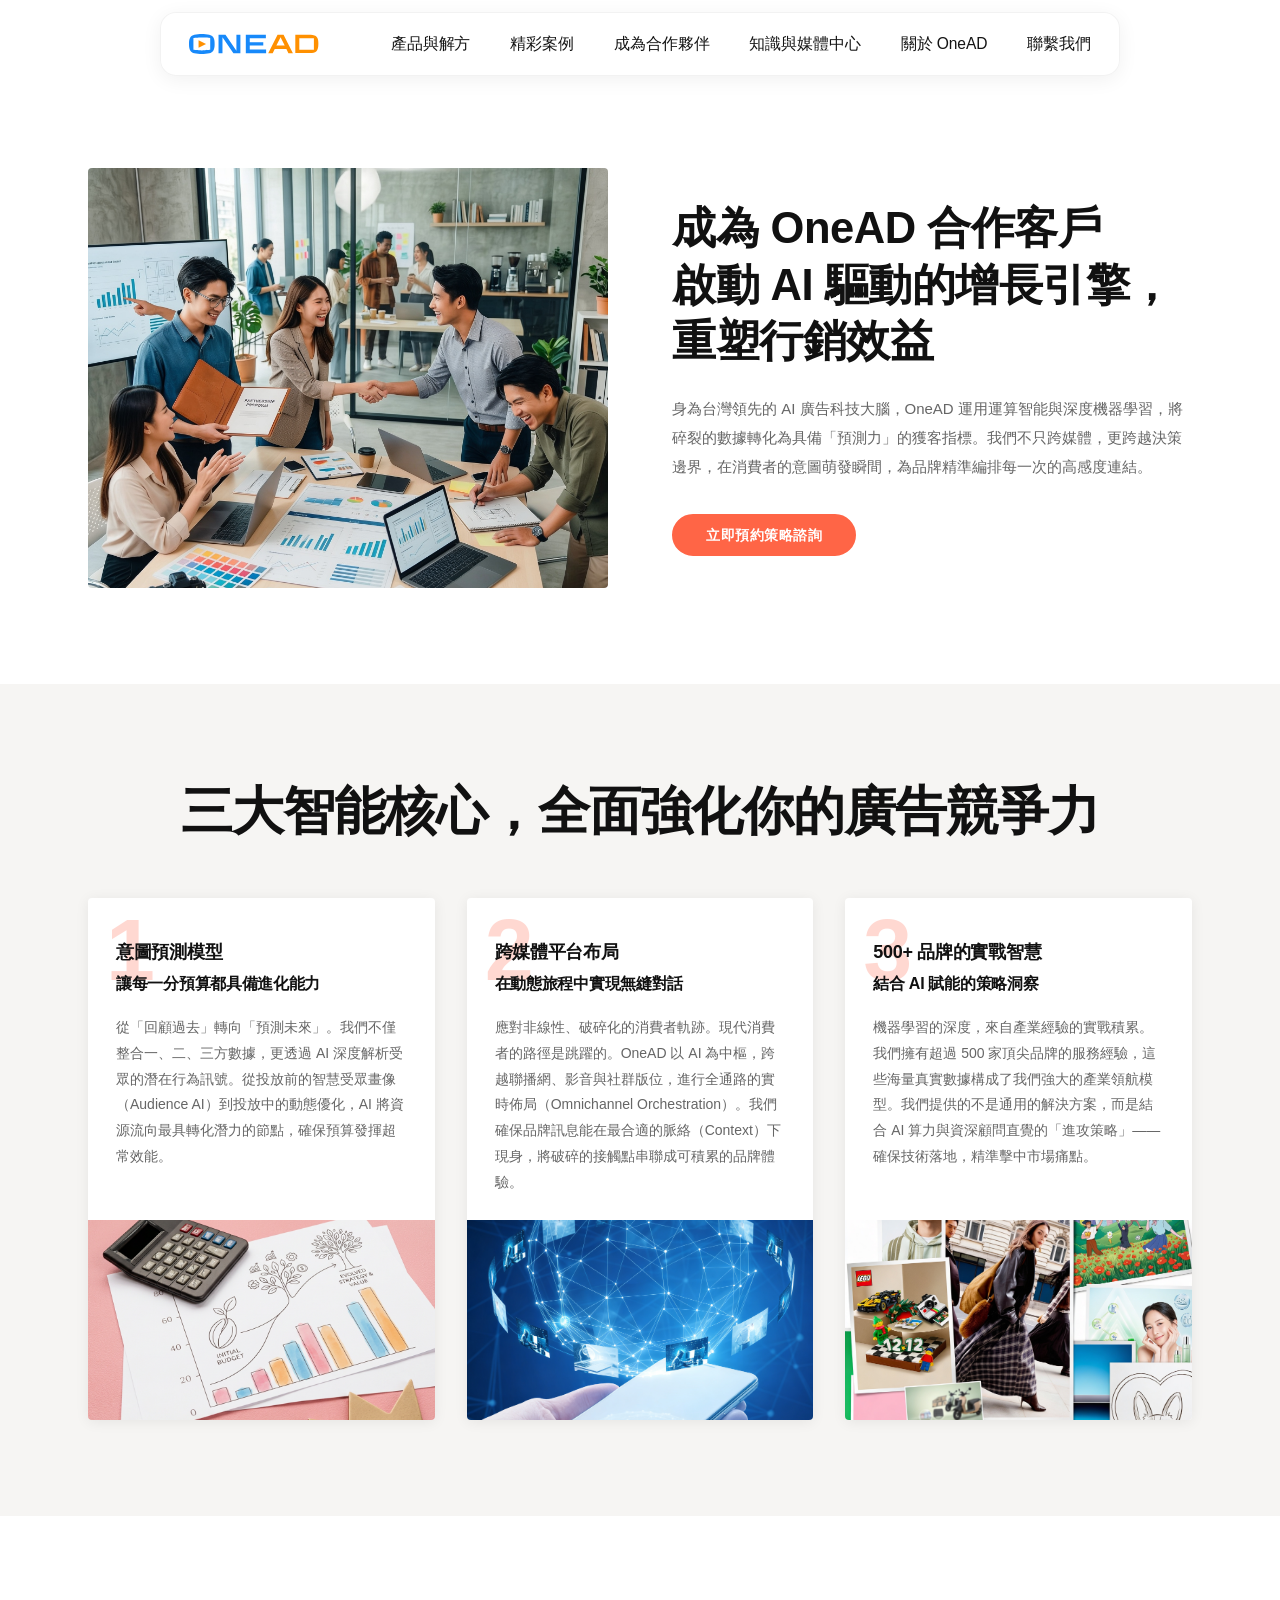
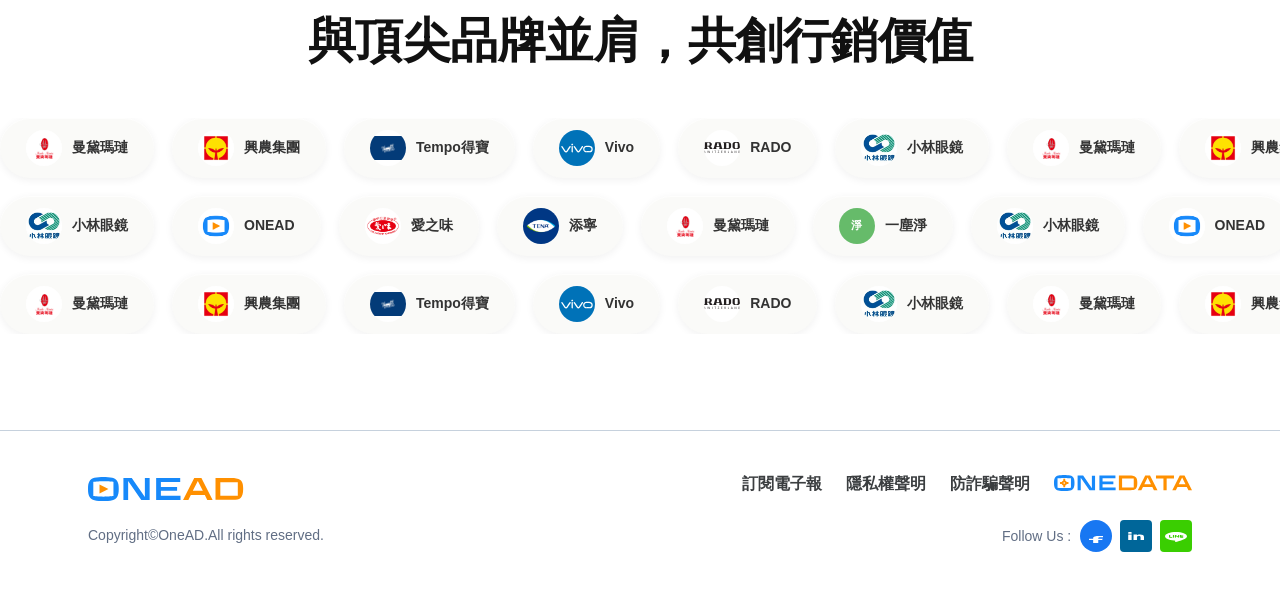
==== advertiser.html @ ca0acf51 "Add files via upload" ====
<!DOCTYPE html>
<html lang="zh-TW">

<head>
  <meta charset="UTF-8">
  <meta name="viewport" content="width=device-width, initial-scale=1.0">
  <title>廣告主 | OneAD</title>
  <style>
    :root {
      --orange: #FF6546;
      --dark: #111111;
      --gray: #666666;
      --light: #999999;
      --bg-light: #f6f5f3;
      --white: #ffffff;
      --max-w: 1200px;

      /* Design System Tokens (對齊 design-system.html) */
      --color-brand: #1789FA;
      --color-brand-hover: #0061CC;
      --color-brand-active: #00428F;
      --color-accent: var(--orange);
      --color-accent-hover: #E5512F;
      --color-accent-active: #B33B1F;
      --color-accent-subtle: #FFF0EC;
      --color-surface: var(--white);
      --color-background-subtle: #F6F5F3;
      --color-border: #D9D8D5;
      --color-text-primary: var(--dark);
      --color-text-inverse: var(--white);
      --color-text-disabled: #B8B6B2;
      --color-focus-brand: rgba(23, 137, 250, 0.35);
      --color-focus-accent: rgba(255, 101, 70, 0.35);
      --radius-pill: 100px;
      --font-family-heading: 'Nunito Sans', 'Noto Sans TC', 'Microsoft JhengHei', '微軟正黑體', sans-serif;
      --duration-fast: 150ms;
      --easing-standard: cubic-bezier(0.2, 0, 0, 1);
    }

    *,
    *::before,
    *::after {
      box-sizing: border-box;
      margin: 0;
      padding: 0;
    }

    html {
      scroll-behavior: smooth;
    }

    body {
      font-family: -apple-system, BlinkMacSystemFont, 'Segoe UI', '微軟正黑體', 'Microsoft JhengHei', sans-serif;
      color: var(--dark);
      background: var(--white);
      line-height: 1.6;
    }

    img {
      display: block;
      max-width: 100%;
    }

    a {
      text-decoration: none;
      color: inherit;
    }

    .container {
      max-width: var(--max-w);
      margin: 0 auto;
      padding: 0 48px;
    }

    /* ── BUTTON (對齊 design-system.html) ── */
    .btn {
      display: inline-flex;
      align-items: center;
      justify-content: center;
      gap: 8px;
      padding: 12px 32px;
      border-radius: var(--radius-pill);
      font-family: var(--font-family-heading);
      font-size: 14px;
      font-weight: 600;
      letter-spacing: 0.5px;
      line-height: 1;
      white-space: nowrap;
      cursor: pointer;
      border: 2px solid transparent;
      transition: all var(--duration-fast) var(--easing-standard);
    }

    .btn--primary {
      background: var(--color-brand);
      color: var(--color-text-inverse);
      border-color: var(--color-brand);
    }
    .btn--primary:hover { background: var(--color-brand-hover); border-color: var(--color-brand-hover); }
    .btn--primary.is-active { background: var(--color-brand-active); border-color: var(--color-brand-active); }
    .btn--primary.is-focus { box-shadow: 0 0 0 3px var(--color-focus-brand); }

    .btn--accent {
      background: var(--color-accent);
      color: var(--color-text-inverse);
      border-color: var(--color-accent);
    }
    .btn--accent:hover { background: var(--color-accent-hover); border-color: var(--color-accent-hover); }
    .btn--accent.is-active { background: var(--color-accent-active); border-color: var(--color-accent-active); }
    .btn--accent.is-focus { box-shadow: 0 0 0 3px var(--color-focus-accent); }

    .btn--secondary {
      background: var(--color-surface);
      color: var(--color-text-primary);
      border-color: var(--color-border);
    }
    .btn--secondary:hover { background: var(--color-background-subtle); }
    .btn--secondary.is-focus { box-shadow: 0 0 0 3px var(--color-focus-brand); }

    .btn--ghost {
      background: transparent;
      color: var(--color-accent);
      border-color: transparent;
    }
    .btn--ghost:hover { background: var(--color-accent-subtle); }
    .btn--ghost.is-focus { box-shadow: 0 0 0 3px var(--color-focus-accent); }

    .btn--disabled {
      background: var(--color-background-subtle);
      color: var(--color-text-disabled);
      border-color: transparent;
      cursor: not-allowed;
    }

    /* ── NAVBAR ── */
    .navbar-outer {
      position: sticky;
      top: 0;
      z-index: 1000;
      display: flex;
      justify-content: center;
      padding: 12px 24px;
      pointer-events: none;
    }

    .navbar {
      pointer-events: auto;
      width: 100%;
      max-width: 960px;
      height: 64px;
      display: flex;
      align-items: center;
      justify-content: space-between;
      padding: 0 28px;
      background: rgba(255, 255, 255, 0.8);
      -webkit-backdrop-filter: blur(15px);
      backdrop-filter: blur(15px);
      border: 1px solid rgba(0, 0, 0, 0.05);
      border-radius: 16px;
      box-shadow: 0 4px 20px rgba(0, 0, 0, 0.06);
      font-family: Arial, sans-serif;
    }

    .navbar__logo img {
      display: block;
      width: 130px;
      height: 20px;
    }

    .navbar__links {
      display: flex;
      list-style: none;
      gap: 40px;
    }

    .navbar__links a {
      display: block;
      font-size: 15.6px;
      color: #141414;
      letter-spacing: -0.1px;
      line-height: 1;
      transition: color .2s;
      white-space: nowrap;
    }

    .navbar__links a:hover {
      color: var(--orange);
    }

    .navbar__hamburger {
      display: none;
      flex-direction: column;
      gap: 5px;
      background: none;
      border: none;
      cursor: pointer;
      padding: 4px;
    }

    .navbar__hamburger span {
      display: block;
      width: 22px;
      height: 2px;
      background: #141414;
      border-radius: 2px;
      transition: all .3s;
    }

    .navbar__hamburger.active span:nth-child(1) {
      transform: translateY(7px) rotate(45deg);
    }

    .navbar__hamburger.active span:nth-child(2) {
      opacity: 0;
    }

    .navbar__hamburger.active span:nth-child(3) {
      transform: translateY(-7px) rotate(-45deg);
    }

    /* ── HERO ── */
    .ad-hero {
      padding: 80px 0 96px;
    }

    .ad-hero__grid {
      display: grid;
      grid-template-columns: 1fr 1fr;
      gap: 64px;
      align-items: center;
    }

    .ad-hero__photo {
      width: 100%;
      height: 420px;
      overflow: hidden;
      border-radius: 4px;
    }

    .ad-hero__photo img {
      width: 100%;
      height: 100%;
      object-fit: cover;
    }

    .ad-hero__title {
      font-size: clamp(32px, 3.4vw, 44px);
      font-weight: 900;
      color: var(--dark);
      line-height: 1.3;
      letter-spacing: -0.5px;
      margin-bottom: 24px;
    }

    .ad-hero__body {
      font-size: 15px;
      color: var(--gray);
      line-height: 1.95;
      margin-bottom: 32px;
    }

    /* ── THREE CORES ── */
    .cores {
      padding: 96px 0;
      background: var(--bg-light);
    }

    .cores__heading {
      font-size: clamp(34px, 4.2vw, 52px);
      font-weight: 900;
      color: var(--dark);
      letter-spacing: -1px;
      line-height: 1.2;
      margin-bottom: 56px;
      text-align: center;
    }

    .cores__grid {
      display: grid;
      grid-template-columns: repeat(3, 1fr);
      gap: 32px;
    }

    .core {
      background: var(--white);
      border-radius: 4px;
      overflow: hidden;
      box-shadow: 0 2px 14px rgba(0, 0, 0, .07);
      display: flex;
      flex-direction: column;
      transition: transform .25s, box-shadow .25s;
      position: relative;
    }

    .core:hover {
      transform: translateY(-6px);
      box-shadow: 0 14px 36px rgba(0, 0, 0, .12);
    }

    .core__body {
      padding: 40px 28px 24px;
      position: relative;
    }

    .core__num {
      position: absolute;
      top: 8px;
      left: 18px;
      font-size: 88px;
      font-weight: 900;
      color: rgba(255, 101, 70, .25);
      line-height: 1;
      font-family: 'Arial Black', Arial, sans-serif;
      pointer-events: none;
      user-select: none;
    }

    .core__title {
      position: relative;
      font-size: 18px;
      font-weight: 700;
      color: var(--dark);
      margin-bottom: 4px;
      letter-spacing: -0.3px;
    }

    .core__subtitle {
      position: relative;
      font-size: 16px;
      font-weight: 700;
      color: var(--dark);
      margin-bottom: 18px;
      letter-spacing: -0.3px;
    }

    .core__desc {
      position: relative;
      font-size: 14px;
      color: var(--gray);
      line-height: 1.85;
    }

    .core__desc strong {
      color: var(--dark);
      font-weight: 700;
    }

    .core__img {
      width: 100%;
      height: 200px;
      overflow: hidden;
      margin-top: auto;
    }

    .core__img img {
      width: 100%;
      height: 100%;
      object-fit: cover;
    }

    /* ── BRAND WALL ── */
    .brands {
      padding: 96px 0;
      overflow: hidden;
    }

    .brands__heading {
      font-size: clamp(32px, 4vw, 48px);
      font-weight: 900;
      color: var(--dark);
      letter-spacing: -0.5px;
      line-height: 1.2;
      margin-bottom: 48px;
      text-align: center;
    }

    .brand-rows {
      display: flex;
      flex-direction: column;
      gap: 18px;
      overflow: hidden;
    }

    .brand-row {
      display: flex;
      width: max-content;
      gap: 18px;
      animation: scrollLeft 38s linear infinite;
      animation-play-state: paused;
    }

    .brand-row--reverse {
      animation: scrollRight 38s linear infinite;
      animation-play-state: paused;
    }

    .brand-row--slow {
      animation-duration: 50s;
    }

    /* 暫停在不同位置,做出錯落滿版效果 */
    .brand-rows .brand-row:nth-child(1) { animation-delay: -6s; }
    .brand-rows .brand-row:nth-child(2) { animation-delay: -22s; }
    .brand-rows .brand-row:nth-child(3) { animation-delay: -14s; }

    @keyframes scrollLeft {
      0%   { transform: translateX(0); }
      100% { transform: translateX(-50%); }
    }

    @keyframes scrollRight {
      0%   { transform: translateX(-50%); }
      100% { transform: translateX(0); }
    }

    .pill {
      flex-shrink: 0;
      display: inline-flex;
      align-items: center;
      gap: 10px;
      padding: 12px 26px;
      background: #fafaf8;
      border-radius: 100px;
      font-size: 14px;
      font-weight: 600;
      color: #333;
      box-shadow: 0 2px 8px rgba(0, 0, 0, .06), inset 0 1px 0 rgba(255, 255, 255, .8);
      white-space: nowrap;
    }

    .pill__icon {
      width: 36px;
      height: 36px;
      border-radius: 50%;
      display: inline-flex;
      align-items: center;
      justify-content: center;
      background: #fff;
      overflow: hidden;
      flex-shrink: 0;
    }

    .pill__icon img {
      width: 100%;
      height: 100%;
      object-fit: contain;
    }

    /* 文字 fallback(沒有 logo 檔的品牌) */
    .pill__icon--yichenjing {
      background: #66bb6a;
      color: #fff;
      font-size: 11px;
      font-weight: 900;
    }

    /* ── FOOTER ── */
    .site-footer {
      background: #fff;
      border-top: 1px solid #c6d1dd;
    }

    .footer__inner {
      display: flex;
      align-items: center;
      justify-content: space-between;
      padding: 40px 0;
      gap: 24px;
    }

    .footer__left {
      display: flex;
      flex-direction: column;
      gap: 24px;
    }

    .footer__logo-onead img {
      display: block;
      width: 156px;
      height: 24px;
    }

    .footer__copyright {
      font-family: 'Nunito Sans', sans-serif;
      font-size: 14px;
      font-weight: 400;
      color: #616e84;
      line-height: 1.5;
      white-space: nowrap;
    }

    .footer__right {
      display: flex;
      flex-direction: column;
      gap: 24px;
      align-items: flex-end;
    }

    .footer__links-row {
      display: flex;
      align-items: center;
      gap: 24px;
    }

    .footer__links-row a {
      font-family: 'Nunito Sans', 'Noto Sans JP', sans-serif;
      font-size: 16px;
      font-weight: 600;
      color: #3b3e40;
      text-decoration: none;
      white-space: nowrap;
    }

    .footer__links-row a:hover {
      text-decoration: underline;
    }

    .footer__logo-onedata img {
      display: block;
      width: 138px;
      height: 16px;
    }

    .footer__social-row {
      display: flex;
      align-items: center;
      gap: 8px;
    }

    .footer__follow-label {
      font-family: 'Nunito Sans', sans-serif;
      font-size: 14px;
      color: #616e84;
      line-height: 1.5;
      white-space: nowrap;
      width: 70px;
    }

    .social-icon {
      display: flex;
      align-items: center;
      justify-content: center;
      width: 32px;
      height: 32px;
      overflow: hidden;
      text-decoration: none;
      flex-shrink: 0;
      position: relative;
    }

    .social-icon--fb {
      background: #1877f2;
      border-radius: 64px;
    }

    .social-icon--linkedin {
      background: #006699;
      border-radius: 4px;
    }

    .social-icon--line {
      background: #3ace01;
      border-radius: 4px;
    }

    .social-icon img {
      display: block;
      position: absolute;
      object-fit: contain;
    }

    .social-icon--fb img {
      top: 19.53%;
      left: 29.49%;
      width: 43%;
      height: 80.47%;
    }

    .social-icon--linkedin img {
      top: 25%;
      left: 25%;
      width: 50%;
      height: 48.84%;
    }

    .social-icon--line img {
      top: 20.83%;
      left: 16.67%;
      width: 66.66%;
      height: 62.45%;
    }

    /* ── RWD ── */
    @media (max-width: 1024px) {
      .container {
        padding: 0 32px;
      }

      .navbar-outer {
        padding: 12px 16px;
      }

      .ad-hero__grid {
        grid-template-columns: 1fr;
        gap: 32px;
      }

      .ad-hero__photo {
        height: 340px;
      }

      .cores__grid {
        grid-template-columns: 1fr;
        gap: 24px;
      }
    }

    @media (max-width: 768px) {
      .container {
        padding: 0 20px;
      }

      .navbar-outer {
        padding: 10px 12px;
      }

      .navbar {
        padding: 0 18px;
        position: relative;
        border-radius: 12px;
      }

      .navbar__hamburger {
        display: flex;
      }

      .navbar__links {
        display: none;
        position: absolute;
        top: calc(100% + 8px);
        left: 0;
        right: 0;
        background: rgba(255, 255, 255, 0.95);
        -webkit-backdrop-filter: blur(15px);
        backdrop-filter: blur(15px);
        border: 1px solid rgba(0, 0, 0, 0.07);
        border-radius: 12px;
        flex-direction: column;
        gap: 0;
        padding: 8px 0 12px;
        box-shadow: 0 8px 24px rgba(0, 0, 0, .1);
      }

      .navbar__links.open {
        display: flex;
      }

      .navbar__links a {
        padding: 12px 20px;
        font-size: 15px;
      }

      .ad-hero {
        padding: 48px 0 56px;
      }

      .ad-hero__photo {
        height: 240px;
      }

      .cores {
        padding: 56px 0;
      }

      .brands {
        padding: 56px 0;
      }

      .footer__inner {
        flex-direction: column;
        align-items: flex-start;
        padding: 32px 0;
      }

      .footer__right {
        align-items: flex-start;
        width: 100%;
      }

      .footer__links-row {
        flex-wrap: wrap;
        gap: 16px;
      }
    }
  </style>
</head>

<body>

  <!-- ══ NAVBAR ══ -->
  <header class="navbar-outer">
    <nav class="navbar" id="navbar">
      <a href="#" class="navbar__logo">
        <img src="images/logo.svg" alt="ONEAD" height="20">
      </a>
      <button class="navbar__hamburger" id="hamburger" aria-label="選單">
        <span></span><span></span><span></span>
      </button>
      <ul class="navbar__links" id="navLinks">
        <li><a href="#">產品與解方</a></li>
        <li><a href="#">精彩案例</a></li>
        <li><a href="#">成為合作夥伴</a></li>
        <li><a href="#">知識與媒體中心</a></li>
        <li><a href="#">關於 OneAD</a></li>
        <li><a href="#">聯繫我們</a></li>
      </ul>
    </nav>
  </header>

  <!-- ══ HERO ══ -->
  <section class="ad-hero">
    <div class="container">
      <div class="ad-hero__grid">
        <div class="ad-hero__photo">
          <img src="images/Advertisers-hero.png" alt="OneAD 合作客戶">
        </div>
        <div class="ad-hero__content">
          <h1 class="ad-hero__title">
            成為 OneAD 合作客戶<br>
            啟動 AI 驅動的增長引擎，重塑行銷效益
          </h1>
          <p class="ad-hero__body">
            身為台灣領先的 AI 廣告科技大腦，OneAD 運用運算智能與深度機器學習，將碎裂的數據轉化為具備「預測力」的獲客指標。我們不只跨媒體，更跨越決策邊界，在消費者的意圖萌發瞬間，為品牌精準編排每一次的高感度連結。
          </p>
          <a href="#" class="btn btn--accent">立即預約策略諮詢</a>
        </div>
      </div>
    </div>
  </section>

  <!-- ══ THREE CORES ══ -->
  <section class="cores">
    <div class="container">
      <h2 class="cores__heading">三大智能核心，全面強化你的廣告競爭力</h2>

      <div class="cores__grid">

        <!-- Core 1 -->
        <article class="core">
          <div class="core__body">
            <span class="core__num">1</span>
            <h3 class="core__title">意圖預測模型</h3>
            <p class="core__subtitle">讓每一分預算都具備進化能力</p>
            <p class="core__desc">
              從「回顧過去」轉向「預測未來」。我們不僅整合一、二、三方數據，更透過 AI 深度解析受眾的潛在行為訊號。從投放前的智慧受眾畫像（Audience AI）到投放中的動態優化，AI 將資源流向最具轉化潛力的節點，確保預算發揮超常效能。
            </p>
          </div>
          <div class="core__img">
            <img src="images/Advertisers-1.png" alt="意圖預測模型">
          </div>
        </article>

        <!-- Core 2 -->
        <article class="core">
          <div class="core__body">
            <span class="core__num">2</span>
            <h3 class="core__title">跨媒體平台布局</h3>
            <p class="core__subtitle">在動態旅程中實現無縫對話</p>
            <p class="core__desc">
              應對非線性、破碎化的消費者軌跡。現代消費者的路徑是跳躍的。OneAD 以 AI 為中樞，跨越聯播網、影音與社群版位，進行全通路的實時佈局（Omnichannel Orchestration）。我們確保品牌訊息能在最合適的脈絡（Context）下現身，將破碎的接觸點串聯成可積累的品牌體驗。
            </p>
          </div>
          <div class="core__img">
            <img src="images/Advertisers-2.png" alt="跨媒體平台布局">
          </div>
        </article>

        <!-- Core 3 -->
        <article class="core">
          <div class="core__body">
            <span class="core__num">3</span>
            <h3 class="core__title">500+ 品牌的實戰智慧</h3>
            <p class="core__subtitle">結合 AI 賦能的策略洞察</p>
            <p class="core__desc">
              機器學習的深度，來自產業經驗的實戰積累。我們擁有超過 500 家頂尖品牌的服務經驗，這些海量真實數據構成了我們強大的產業領航模型。我們提供的不是通用的解決方案，而是結合 AI 算力與資深顧問直覺的「進攻策略」——確保技術落地，精準擊中市場痛點。
            </p>
          </div>
          <div class="core__img">
            <img src="images/Advertisers-3.png" alt="500+ 品牌實戰智慧">
          </div>
        </article>

      </div>
    </div>
  </section>

  <!-- ══ BRAND WALL ══ -->
  <section class="brands">
    <div class="container">
      <h2 class="brands__heading">與頂尖品牌並肩，共創行銷價值</h2>
    </div>

    <div class="brand-rows">
      <!-- Row 1 -->
      <div class="brand-row">
        <span class="pill"><span class="pill__icon"><img src="images/logo/曼黛瑪璉.jpg" alt="曼黛瑪璉"></span>曼黛瑪璉</span>
        <span class="pill"><span class="pill__icon"><img src="images/logo/興農集團.png" alt="興農集團"></span>興農集團</span>
        <span class="pill"><span class="pill__icon"><img src="images/logo/Tempo得寶.webp" alt="Tempo得寶"></span>Tempo得寶</span>
        <span class="pill"><span class="pill__icon"><img src="images/logo/vivo-1.svg" alt="Vivo"></span>Vivo</span>
        <span class="pill"><span class="pill__icon"><img src="images/logo/Rado_logo.svg" alt="RADO"></span>RADO</span>
        <span class="pill"><span class="pill__icon"><img src="images/logo/小林眼鏡.jpg" alt="小林眼鏡"></span>小林眼鏡</span>
        <!-- duplicate -->
        <span class="pill"><span class="pill__icon"><img src="images/logo/曼黛瑪璉.jpg" alt="曼黛瑪璉"></span>曼黛瑪璉</span>
        <span class="pill"><span class="pill__icon"><img src="images/logo/興農集團.png" alt="興農集團"></span>興農集團</span>
        <span class="pill"><span class="pill__icon"><img src="images/logo/Tempo得寶.webp" alt="Tempo得寶"></span>Tempo得寶</span>
        <span class="pill"><span class="pill__icon"><img src="images/logo/vivo-1.svg" alt="Vivo"></span>Vivo</span>
        <span class="pill"><span class="pill__icon"><img src="images/logo/Rado_logo.svg" alt="RADO"></span>RADO</span>
        <span class="pill"><span class="pill__icon"><img src="images/logo/小林眼鏡.jpg" alt="小林眼鏡"></span>小林眼鏡</span>
      </div>

      <!-- Row 2 (reverse) -->
      <div class="brand-row brand-row--reverse brand-row--slow">
        <span class="pill"><span class="pill__icon"><img src="images/logo/小林眼鏡.jpg" alt="小林眼鏡"></span>小林眼鏡</span>
        <span class="pill"><span class="pill__icon"><img src="images/logo/ONEAD.png" alt="ONEAD"></span>ONEAD</span>
        <span class="pill"><span class="pill__icon"><img src="images/logo/愛之味.png" alt="愛之味"></span>愛之味</span>
        <span class="pill"><span class="pill__icon"><img src="images/logo/添寧.png" alt="添寧"></span>添寧</span>
        <span class="pill"><span class="pill__icon"><img src="images/logo/曼黛瑪璉.jpg" alt="曼黛瑪璉"></span>曼黛瑪璉</span>
        <span class="pill"><span class="pill__icon pill__icon--yichenjing">淨</span>一塵淨</span>
        <!-- duplicate -->
        <span class="pill"><span class="pill__icon"><img src="images/logo/小林眼鏡.jpg" alt="小林眼鏡"></span>小林眼鏡</span>
        <span class="pill"><span class="pill__icon"><img src="images/logo/ONEAD.png" alt="ONEAD"></span>ONEAD</span>
        <span class="pill"><span class="pill__icon"><img src="images/logo/愛之味.png" alt="愛之味"></span>愛之味</span>
        <span class="pill"><span class="pill__icon"><img src="images/logo/添寧.png" alt="添寧"></span>添寧</span>
        <span class="pill"><span class="pill__icon"><img src="images/logo/曼黛瑪璉.jpg" alt="曼黛瑪璉"></span>曼黛瑪璉</span>
        <span class="pill"><span class="pill__icon pill__icon--yichenjing">淨</span>一塵淨</span>
      </div>

      <!-- Row 3 -->
      <div class="brand-row">
        <span class="pill"><span class="pill__icon"><img src="images/logo/曼黛瑪璉.jpg" alt="曼黛瑪璉"></span>曼黛瑪璉</span>
        <span class="pill"><span class="pill__icon"><img src="images/logo/興農集團.png" alt="興農集團"></span>興農集團</span>
        <span class="pill"><span class="pill__icon"><img src="images/logo/Tempo得寶.webp" alt="Tempo得寶"></span>Tempo得寶</span>
        <span class="pill"><span class="pill__icon"><img src="images/logo/vivo-1.svg" alt="Vivo"></span>Vivo</span>
        <span class="pill"><span class="pill__icon"><img src="images/logo/Rado_logo.svg" alt="RADO"></span>RADO</span>
        <span class="pill"><span class="pill__icon"><img src="images/logo/小林眼鏡.jpg" alt="小林眼鏡"></span>小林眼鏡</span>
        <!-- duplicate -->
        <span class="pill"><span class="pill__icon"><img src="images/logo/曼黛瑪璉.jpg" alt="曼黛瑪璉"></span>曼黛瑪璉</span>
        <span class="pill"><span class="pill__icon"><img src="images/logo/興農集團.png" alt="興農集團"></span>興農集團</span>
        <span class="pill"><span class="pill__icon"><img src="images/logo/Tempo得寶.webp" alt="Tempo得寶"></span>Tempo得寶</span>
        <span class="pill"><span class="pill__icon"><img src="images/logo/vivo-1.svg" alt="Vivo"></span>Vivo</span>
        <span class="pill"><span class="pill__icon"><img src="images/logo/Rado_logo.svg" alt="RADO"></span>RADO</span>
        <span class="pill"><span class="pill__icon"><img src="images/logo/小林眼鏡.jpg" alt="小林眼鏡"></span>小林眼鏡</span>
      </div>
    </div>
  </section>

  <!-- ══ FOOTER ══ -->
  <footer class="site-footer">
    <div class="container">
      <div class="footer__inner">
        <div class="footer__left">
          <div class="footer__logo-onead">
            <img src="images/footer-logo.svg" alt="ONEAD">
          </div>
          <p class="footer__copyright">Copyright©OneAD.All rights reserved.</p>
        </div>
        <div class="footer__right">
          <div class="footer__links-row">
            <a href="#">訂閱電子報</a>
            <a href="#">隱私權聲明</a>
            <a href="#">防詐騙聲明</a>
            <div class="footer__logo-onedata">
              <img src="images/onedata.svg" alt="ONEDATA">
            </div>
          </div>
          <div class="footer__social-row">
            <span class="footer__follow-label">Follow Us :</span>
            <a href="#" class="social-icon social-icon--fb" aria-label="Facebook">
              <img src="images/fb.svg" alt="FB">
            </a>
            <a href="#" class="social-icon social-icon--linkedin" aria-label="LinkedIn">
              <img src="images/in.svg" alt="LinkedIn">
            </a>
            <a href="#" class="social-icon social-icon--line" aria-label="LINE">
              <img src="images/line.svg" alt="LINE">
            </a>
          </div>
        </div>
      </div>
    </div>
  </footer>

  <script>
    const hamburger = document.getElementById('hamburger');
    const navLinks = document.getElementById('navLinks');
    hamburger.addEventListener('click', () => {
      hamburger.classList.toggle('active');
      navLinks.classList.toggle('open');
    });
    document.querySelectorAll('.navbar__links a').forEach(link => {
      link.addEventListener('click', () => {
        hamburger.classList.remove('active');
        navLinks.classList.remove('open');
      });
    });
  </script>

</body>

</html>
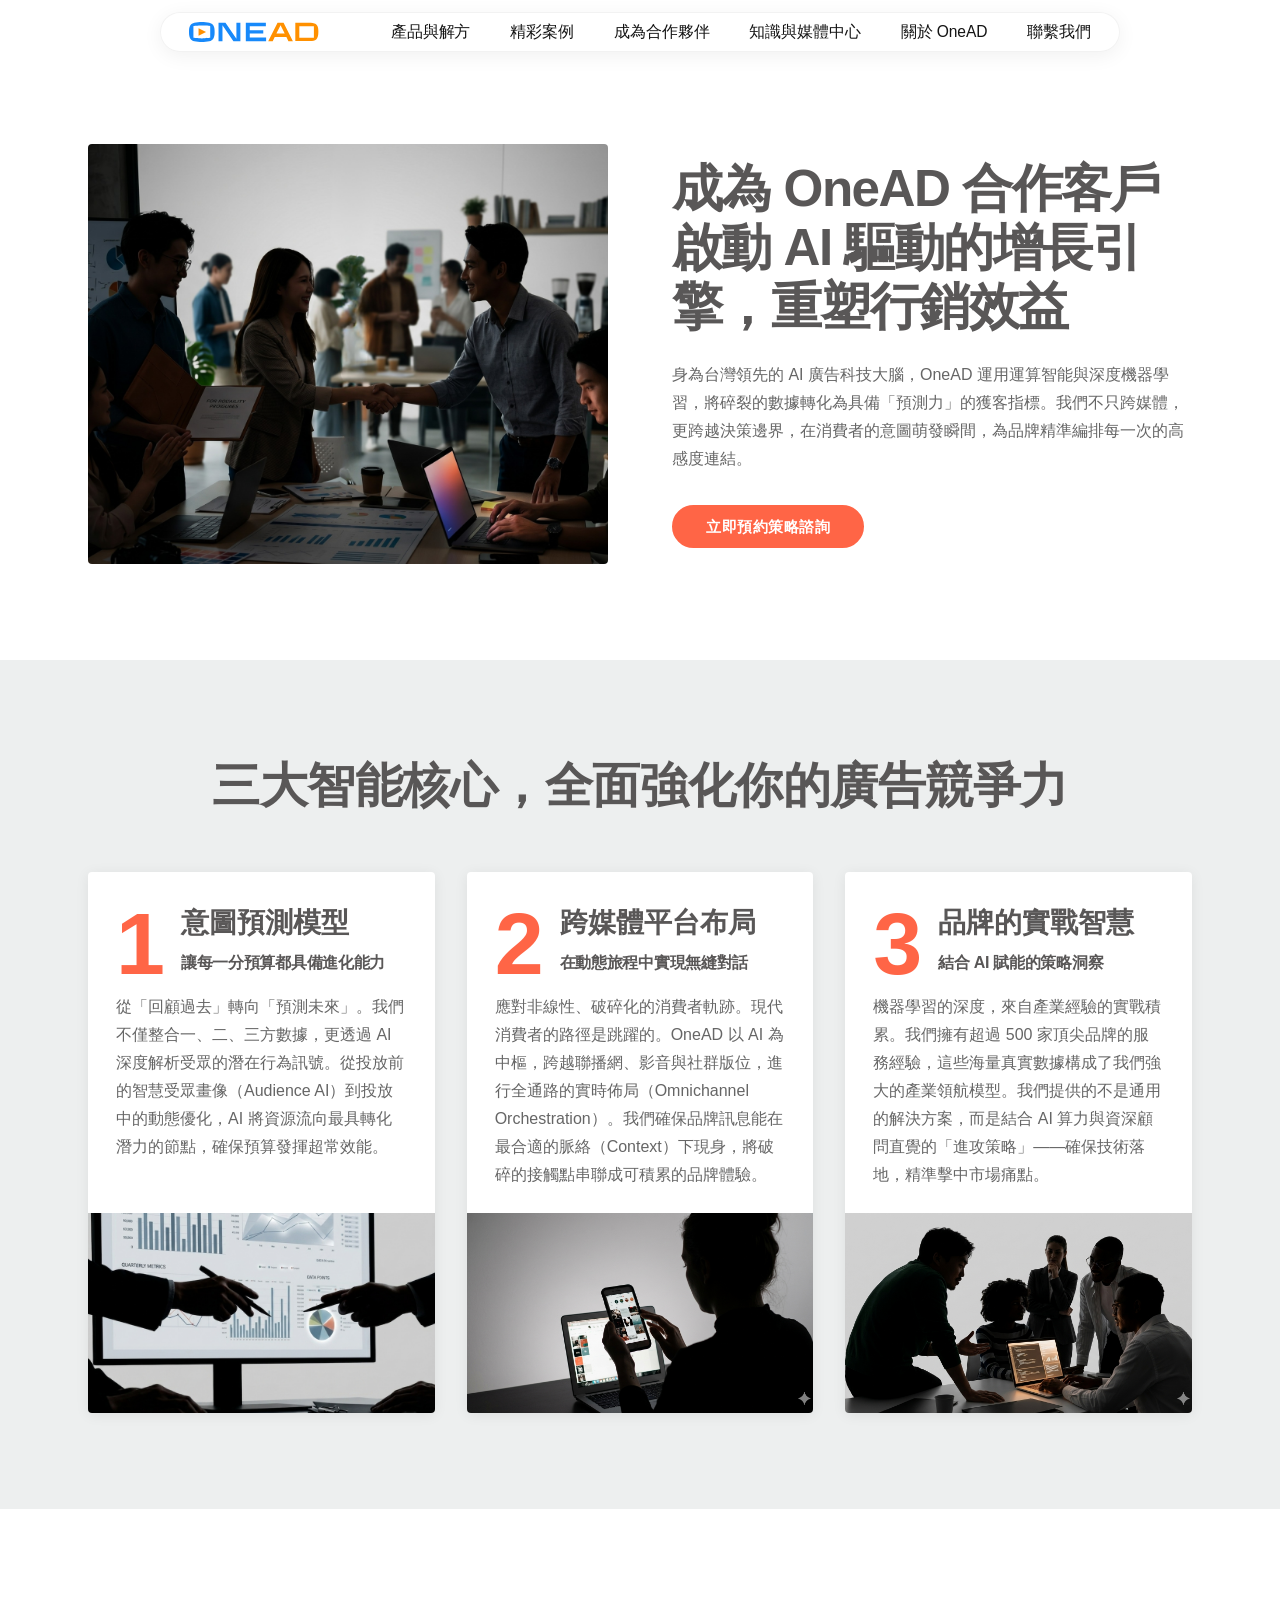
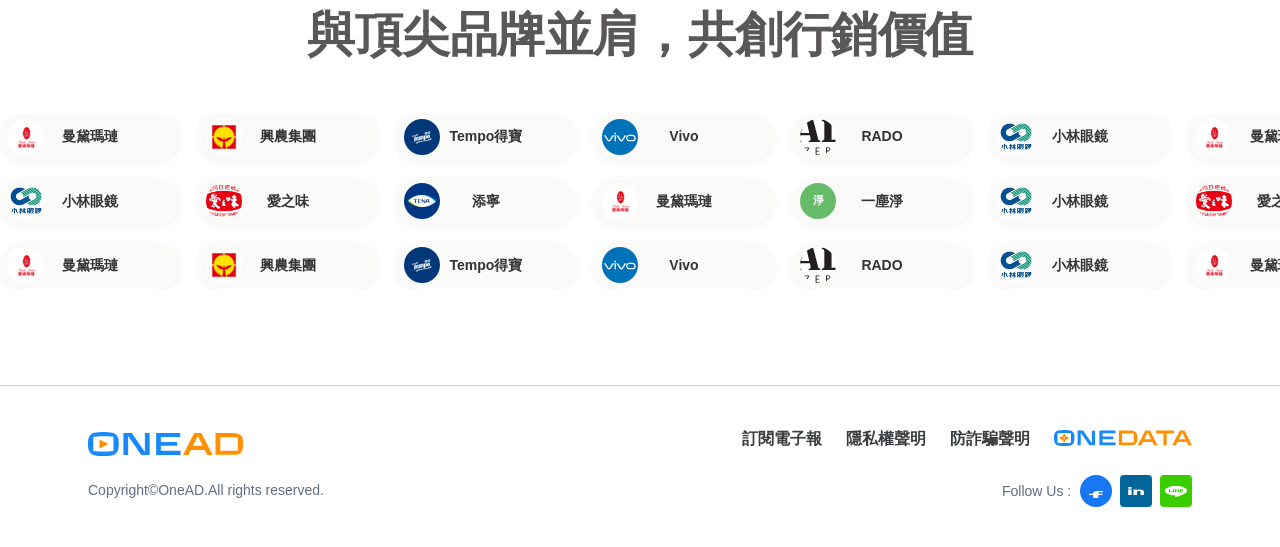
==== commit 5708cf7b: "Update advertiser / howwework / contact pages per marketing spec 0702 - advertiser.html: 導入 Typograp" ====
--- a/advertiser.html
+++ b/advertiser.html
@@ -11,7 +11,8 @@
       --dark: #111111;
       --gray: #666666;
       --light: #999999;
-      --bg-light: #f6f5f3;
+      --bg-light: #edefef;         /* 灰色底 (羅小姐指定) */
+      --color-heading: #595757;    /* 標題色 (羅小姐指定) */
       --white: #ffffff;
       --max-w: 1200px;
 
@@ -35,6 +36,15 @@
       --font-family-heading: 'Nunito Sans', 'Noto Sans TC', 'Microsoft JhengHei', '微軟正黑體', sans-serif;
       --duration-fast: 150ms;
       --easing-standard: cubic-bezier(0.2, 0, 0, 1);
+
+      /* ── Typography Spec 0702 (行銷 羅小姐規範) ── */
+      /* H1 = 56px / 800 / 1.15 / -0.03em  (Mobile 32px) · Hero 主標 (每頁唯一) */
+      /* H2 = 48px / 700 / 1.25 / -0.01em  (Mobile 26px) · 區塊主標 */
+      /* H3 = 28px / 700 / 1.35 / 0        (Mobile 22px) · 子區塊標題 */
+      /* H4 = 20px / 600 / 1.4             (Mobile 18px) · 卡片標題 */
+      /* H5 = 16px / 600 / 1.5 / +0.01em   (Mobile 15px) · 小標題 */
+      /* P  = 16px / 400 / 1.75 */
+      /* Button = 15px / 600 */
     }
 
     *,
@@ -72,7 +82,7 @@
       padding: 0 48px;
     }
 
-    /* ── BUTTON (對齊 design-system.html) ── */
+    /* ── BUTTON (Typography Spec: 15px) ── */
     .btn {
       display: inline-flex;
       align-items: center;
@@ -81,7 +91,7 @@
       padding: 12px 32px;
       border-radius: var(--radius-pill);
       font-family: var(--font-family-heading);
-      font-size: 14px;
+      font-size: 15px;
       font-weight: 600;
       letter-spacing: 0.5px;
       line-height: 1;
@@ -147,7 +157,7 @@
       pointer-events: auto;
       width: 100%;
       max-width: 960px;
-      height: 64px;
+      height: 40px;
       display: flex;
       align-items: center;
       justify-content: space-between;
@@ -156,7 +166,7 @@
       -webkit-backdrop-filter: blur(15px);
       backdrop-filter: blur(15px);
       border: 1px solid rgba(0, 0, 0, 0.05);
-      border-radius: 16px;
+      border-radius: 40px;
       box-shadow: 0 4px 20px rgba(0, 0, 0, 0.06);
       font-family: Arial, sans-serif;
     }
@@ -243,19 +253,22 @@
       object-fit: cover;
     }
 
+    /* H1 · 56px / 800 / 1.15 / -0.03em (Mobile 32px) */
     .ad-hero__title {
-      font-size: clamp(32px, 3.4vw, 44px);
-      font-weight: 900;
-      color: var(--dark);
-      line-height: 1.3;
-      letter-spacing: -0.5px;
+      font-size: clamp(32px, 4vw, 56px);
+      font-weight: 800;
+      color: var(--color-heading);
+      line-height: 1.15;
+      letter-spacing: -0.03em;
       margin-bottom: 24px;
     }
 
+    /* P · 16px / 400 / 175% */
     .ad-hero__body {
-      font-size: 15px;
+      font-size: 16px;
+      font-weight: 400;
       color: var(--gray);
-      line-height: 1.95;
+      line-height: 1.75;
       margin-bottom: 32px;
     }
 
@@ -265,12 +278,13 @@
       background: var(--bg-light);
     }
 
+    /* H2 · 48px / 700 / 1.25 / -0.01em (Mobile 26px) */
     .cores__heading {
-      font-size: clamp(34px, 4.2vw, 52px);
-      font-weight: 900;
-      color: var(--dark);
-      letter-spacing: -1px;
-      line-height: 1.2;
+      font-size: clamp(26px, 4vw, 48px);
+      font-weight: 700;
+      color: var(--color-heading);
+      letter-spacing: -0.01em;
+      line-height: 1.25;
       margin-bottom: 56px;
       text-align: center;
     }
@@ -298,46 +312,52 @@
     }
 
     .core__body {
-      padding: 40px 28px 24px;
-      position: relative;
-    }
-
+      padding: 32px 28px 24px;
+    }
+
+    /* 卡片編號 · 88px 實色 #ff6546 (羅小姐指定)，浮動於左側讓 H3/P 環繞 */
     .core__num {
-      position: absolute;
-      top: 8px;
-      left: 18px;
+      float: left;
       font-size: 88px;
       font-weight: 900;
-      color: rgba(255, 101, 70, .25);
-      line-height: 1;
+      color: #ff6546;
+      line-height: 0.9;
       font-family: 'Arial Black', Arial, sans-serif;
-      pointer-events: none;
+      margin-right: 16px;
       user-select: none;
     }
 
+    /* H3 · 28px / 700 / 1.35 / 0 (Mobile 22px) */
     .core__title {
-      position: relative;
-      font-size: 18px;
+      font-size: clamp(22px, 2.2vw, 28px);
       font-weight: 700;
-      color: var(--dark);
-      margin-bottom: 4px;
-      letter-spacing: -0.3px;
+      color: var(--color-heading);
+      margin-bottom: 8px;
+      line-height: 1.35;
+      letter-spacing: 0;
     }
 
     .core__subtitle {
-      position: relative;
       font-size: 16px;
       font-weight: 700;
-      color: var(--dark);
+      color: var(--color-heading);
       margin-bottom: 18px;
       letter-spacing: -0.3px;
     }
 
+    /* P · 16px / 400 / 175% */
     .core__desc {
-      position: relative;
-      font-size: 14px;
+      font-size: 16px;
+      font-weight: 400;
       color: var(--gray);
-      line-height: 1.85;
+      line-height: 1.75;
+    }
+
+    /* 清除浮動 · 避免影響下方圖片區塊 */
+    .core__body::after {
+      content: '';
+      display: block;
+      clear: both;
     }
 
     .core__desc strong {
@@ -364,12 +384,13 @@
       overflow: hidden;
     }
 
+    /* H2 · 48px / 700 / 1.25 / -0.01em (Mobile 26px) */
     .brands__heading {
-      font-size: clamp(32px, 4vw, 48px);
-      font-weight: 900;
-      color: var(--dark);
-      letter-spacing: -0.5px;
-      line-height: 1.2;
+      font-size: clamp(26px, 4vw, 48px);
+      font-weight: 700;
+      color: var(--color-heading);
+      letter-spacing: -0.01em;
+      line-height: 1.25;
       margin-bottom: 48px;
       text-align: center;
     }
@@ -381,10 +402,14 @@
       overflow: hidden;
     }
 
+    /* UL · 品牌列表 */
     .brand-row {
       display: flex;
       width: max-content;
       gap: 18px;
+      list-style: none;
+      padding: 0;
+      margin: 0;
       animation: scrollLeft 38s linear infinite;
       animation-play-state: paused;
     }
@@ -413,12 +438,15 @@
       100% { transform: translateX(0); }
     }
 
+    /* LI · 品牌項目 (羅小姐指定 · 等寬、圓 icon 靠左、文字置中) */
     .pill {
       flex-shrink: 0;
-      display: inline-flex;
+      position: relative;
+      width: 180px;
+      display: flex;
       align-items: center;
-      gap: 10px;
-      padding: 12px 26px;
+      justify-content: center;
+      padding: 12px 20px;
       background: #fafaf8;
       border-radius: 100px;
       font-size: 14px;
@@ -426,9 +454,15 @@
       color: #333;
       box-shadow: 0 2px 8px rgba(0, 0, 0, .06), inset 0 1px 0 rgba(255, 255, 255, .8);
       white-space: nowrap;
-    }
-
+      list-style: none;
+    }
+
+    /* 圓 icon 絕對定位靠左，不影響文字置中 */
     .pill__icon {
+      position: absolute;
+      left: 8px;
+      top: 50%;
+      transform: translateY(-50%);
       width: 36px;
       height: 36px;
       border-radius: 50%;
@@ -443,7 +477,7 @@
     .pill__icon img {
       width: 100%;
       height: 100%;
-      object-fit: contain;
+      object-fit: cover;
     }
 
     /* 文字 fallback(沒有 logo 檔的品牌) */
@@ -667,6 +701,12 @@
       .ad-hero__photo {
         height: 240px;
       }
+
+      /* RWD Mobile 字級規範 · H1=32px / H2=26px / H3=22px */
+      .ad-hero__title { font-size: 32px; }
+      .cores__heading { font-size: 26px; }
+      .brands__heading { font-size: 26px; }
+      .core__title { font-size: 22px; }
 
       .cores {
         padding: 56px 0;
@@ -722,16 +762,19 @@
     <div class="container">
       <div class="ad-hero__grid">
         <div class="ad-hero__photo">
-          <img src="images/Advertisers-hero.png" alt="OneAD 合作客戶">
+          <img src="images/Advertisers-hero-0702.png" alt="OneAD 合作客戶">
         </div>
         <div class="ad-hero__content">
+          <!-- H1 · 56px / 800 / 1.15 / -0.03em -->
           <h1 class="ad-hero__title">
-            成為 OneAD 合作客戶<br>
+            成為 OneAD 合作客戶
             啟動 AI 驅動的增長引擎，重塑行銷效益
           </h1>
+          <!-- P · 16px / 400 / 175% -->
           <p class="ad-hero__body">
             身為台灣領先的 AI 廣告科技大腦，OneAD 運用運算智能與深度機器學習，將碎裂的數據轉化為具備「預測力」的獲客指標。我們不只跨媒體，更跨越決策邊界，在消費者的意圖萌發瞬間，為品牌精準編排每一次的高感度連結。
           </p>
+          <!-- Button · 15px / 600 -->
           <a href="#" class="btn btn--accent">立即預約策略諮詢</a>
         </div>
       </div>
@@ -741,6 +784,7 @@
   <!-- ══ THREE CORES ══ -->
   <section class="cores">
     <div class="container">
+      <!-- H2 · 48px / 700 / 1.25 / -0.01em -->
       <h2 class="cores__heading">三大智能核心，全面強化你的廣告競爭力</h2>
 
       <div class="cores__grid">
@@ -749,14 +793,16 @@
         <article class="core">
           <div class="core__body">
             <span class="core__num">1</span>
+            <!-- H3 · 28px / 700 / 1.35 -->
             <h3 class="core__title">意圖預測模型</h3>
             <p class="core__subtitle">讓每一分預算都具備進化能力</p>
+            <!-- P · 16px / 400 / 175% -->
             <p class="core__desc">
               從「回顧過去」轉向「預測未來」。我們不僅整合一、二、三方數據，更透過 AI 深度解析受眾的潛在行為訊號。從投放前的智慧受眾畫像（Audience AI）到投放中的動態優化，AI 將資源流向最具轉化潛力的節點，確保預算發揮超常效能。
             </p>
           </div>
           <div class="core__img">
-            <img src="images/Advertisers-1.png" alt="意圖預測模型">
+            <img src="images/Advertisers-1-0702.png" alt="意圖預測模型">
           </div>
         </article>
 
@@ -764,14 +810,16 @@
         <article class="core">
           <div class="core__body">
             <span class="core__num">2</span>
+            <!-- H3 · 28px / 700 / 1.35 -->
             <h3 class="core__title">跨媒體平台布局</h3>
             <p class="core__subtitle">在動態旅程中實現無縫對話</p>
+            <!-- P · 16px / 400 / 175% -->
             <p class="core__desc">
               應對非線性、破碎化的消費者軌跡。現代消費者的路徑是跳躍的。OneAD 以 AI 為中樞，跨越聯播網、影音與社群版位，進行全通路的實時佈局（Omnichannel Orchestration）。我們確保品牌訊息能在最合適的脈絡（Context）下現身，將破碎的接觸點串聯成可積累的品牌體驗。
             </p>
           </div>
           <div class="core__img">
-            <img src="images/Advertisers-2.png" alt="跨媒體平台布局">
+            <img src="images/Advertisers-2-0702.png" alt="跨媒體平台布局">
           </div>
         </article>
 
@@ -779,14 +827,16 @@
         <article class="core">
           <div class="core__body">
             <span class="core__num">3</span>
-            <h3 class="core__title">500+ 品牌的實戰智慧</h3>
+            <!-- H3 · 28px / 700 / 1.35 -->
+            <h3 class="core__title">品牌的實戰智慧</h3>
             <p class="core__subtitle">結合 AI 賦能的策略洞察</p>
+            <!-- P · 16px / 400 / 175% -->
             <p class="core__desc">
               機器學習的深度，來自產業經驗的實戰積累。我們擁有超過 500 家頂尖品牌的服務經驗，這些海量真實數據構成了我們強大的產業領航模型。我們提供的不是通用的解決方案，而是結合 AI 算力與資深顧問直覺的「進攻策略」——確保技術落地，精準擊中市場痛點。
             </p>
           </div>
           <div class="core__img">
-            <img src="images/Advertisers-3.png" alt="500+ 品牌實戰智慧">
+            <img src="images/Advertisers-3-0702.png" alt="500+ 品牌實戰智慧">
           </div>
         </article>
 
@@ -797,60 +847,59 @@
   <!-- ══ BRAND WALL ══ -->
   <section class="brands">
     <div class="container">
+      <!-- H2 · 48px / 700 / 1.25 / -0.01em -->
       <h2 class="brands__heading">與頂尖品牌並肩，共創行銷價值</h2>
     </div>
 
     <div class="brand-rows">
-      <!-- Row 1 -->
-      <div class="brand-row">
-        <span class="pill"><span class="pill__icon"><img src="images/logo/曼黛瑪璉.jpg" alt="曼黛瑪璉"></span>曼黛瑪璉</span>
-        <span class="pill"><span class="pill__icon"><img src="images/logo/興農集團.png" alt="興農集團"></span>興農集團</span>
-        <span class="pill"><span class="pill__icon"><img src="images/logo/Tempo得寶.webp" alt="Tempo得寶"></span>Tempo得寶</span>
-        <span class="pill"><span class="pill__icon"><img src="images/logo/vivo-1.svg" alt="Vivo"></span>Vivo</span>
-        <span class="pill"><span class="pill__icon"><img src="images/logo/Rado_logo.svg" alt="RADO"></span>RADO</span>
-        <span class="pill"><span class="pill__icon"><img src="images/logo/小林眼鏡.jpg" alt="小林眼鏡"></span>小林眼鏡</span>
+      <!-- UL · Row 1 -->
+      <ul class="brand-row">
+        <li class="pill"><span class="pill__icon"><img src="images/logo/曼黛瑪璉.jpg" alt="曼黛瑪璉"></span>曼黛瑪璉</li>
+        <li class="pill"><span class="pill__icon"><img src="images/logo/興農集團.png" alt="興農集團"></span>興農集團</li>
+        <li class="pill"><span class="pill__icon"><img src="images/logo/Tempo得寶.png" alt="Tempo得寶"></span>Tempo得寶</li>
+        <li class="pill"><span class="pill__icon"><img src="images/logo/vivo-1.svg" alt="Vivo"></span>Vivo</li>
+        <li class="pill"><span class="pill__icon"><img src="images/logo/Rado_logo.svg" alt="RADO"></span>RADO</li>
+        <li class="pill"><span class="pill__icon"><img src="images/logo/小林眼鏡.jpg" alt="小林眼鏡"></span>小林眼鏡</li>
         <!-- duplicate -->
-        <span class="pill"><span class="pill__icon"><img src="images/logo/曼黛瑪璉.jpg" alt="曼黛瑪璉"></span>曼黛瑪璉</span>
-        <span class="pill"><span class="pill__icon"><img src="images/logo/興農集團.png" alt="興農集團"></span>興農集團</span>
-        <span class="pill"><span class="pill__icon"><img src="images/logo/Tempo得寶.webp" alt="Tempo得寶"></span>Tempo得寶</span>
-        <span class="pill"><span class="pill__icon"><img src="images/logo/vivo-1.svg" alt="Vivo"></span>Vivo</span>
-        <span class="pill"><span class="pill__icon"><img src="images/logo/Rado_logo.svg" alt="RADO"></span>RADO</span>
-        <span class="pill"><span class="pill__icon"><img src="images/logo/小林眼鏡.jpg" alt="小林眼鏡"></span>小林眼鏡</span>
-      </div>
-
-      <!-- Row 2 (reverse) -->
-      <div class="brand-row brand-row--reverse brand-row--slow">
-        <span class="pill"><span class="pill__icon"><img src="images/logo/小林眼鏡.jpg" alt="小林眼鏡"></span>小林眼鏡</span>
-        <span class="pill"><span class="pill__icon"><img src="images/logo/ONEAD.png" alt="ONEAD"></span>ONEAD</span>
-        <span class="pill"><span class="pill__icon"><img src="images/logo/愛之味.png" alt="愛之味"></span>愛之味</span>
-        <span class="pill"><span class="pill__icon"><img src="images/logo/添寧.png" alt="添寧"></span>添寧</span>
-        <span class="pill"><span class="pill__icon"><img src="images/logo/曼黛瑪璉.jpg" alt="曼黛瑪璉"></span>曼黛瑪璉</span>
-        <span class="pill"><span class="pill__icon pill__icon--yichenjing">淨</span>一塵淨</span>
+        <li class="pill"><span class="pill__icon"><img src="images/logo/曼黛瑪璉.jpg" alt="曼黛瑪璉"></span>曼黛瑪璉</li>
+        <li class="pill"><span class="pill__icon"><img src="images/logo/興農集團.png" alt="興農集團"></span>興農集團</li>
+        <li class="pill"><span class="pill__icon"><img src="images/logo/Tempo得寶.png" alt="Tempo得寶"></span>Tempo得寶</li>
+        <li class="pill"><span class="pill__icon"><img src="images/logo/vivo-1.svg" alt="Vivo"></span>Vivo</li>
+        <li class="pill"><span class="pill__icon"><img src="images/logo/Rado_logo.svg" alt="RADO"></span>RADO</li>
+        <li class="pill"><span class="pill__icon"><img src="images/logo/小林眼鏡.jpg" alt="小林眼鏡"></span>小林眼鏡</li>
+      </ul>
+
+      <!-- UL · Row 2 (reverse) -->
+      <ul class="brand-row brand-row--reverse brand-row--slow">
+        <li class="pill"><span class="pill__icon"><img src="images/logo/小林眼鏡.jpg" alt="小林眼鏡"></span>小林眼鏡</li>
+        <li class="pill"><span class="pill__icon"><img src="images/logo/愛之味.png" alt="愛之味"></span>愛之味</li>
+        <li class="pill"><span class="pill__icon"><img src="images/logo/添寧.png" alt="添寧"></span>添寧</li>
+        <li class="pill"><span class="pill__icon"><img src="images/logo/曼黛瑪璉.jpg" alt="曼黛瑪璉"></span>曼黛瑪璉</li>
+        <li class="pill"><span class="pill__icon pill__icon--yichenjing">淨</span>一塵淨</li>
         <!-- duplicate -->
-        <span class="pill"><span class="pill__icon"><img src="images/logo/小林眼鏡.jpg" alt="小林眼鏡"></span>小林眼鏡</span>
-        <span class="pill"><span class="pill__icon"><img src="images/logo/ONEAD.png" alt="ONEAD"></span>ONEAD</span>
-        <span class="pill"><span class="pill__icon"><img src="images/logo/愛之味.png" alt="愛之味"></span>愛之味</span>
-        <span class="pill"><span class="pill__icon"><img src="images/logo/添寧.png" alt="添寧"></span>添寧</span>
-        <span class="pill"><span class="pill__icon"><img src="images/logo/曼黛瑪璉.jpg" alt="曼黛瑪璉"></span>曼黛瑪璉</span>
-        <span class="pill"><span class="pill__icon pill__icon--yichenjing">淨</span>一塵淨</span>
-      </div>
-
-      <!-- Row 3 -->
-      <div class="brand-row">
-        <span class="pill"><span class="pill__icon"><img src="images/logo/曼黛瑪璉.jpg" alt="曼黛瑪璉"></span>曼黛瑪璉</span>
-        <span class="pill"><span class="pill__icon"><img src="images/logo/興農集團.png" alt="興農集團"></span>興農集團</span>
-        <span class="pill"><span class="pill__icon"><img src="images/logo/Tempo得寶.webp" alt="Tempo得寶"></span>Tempo得寶</span>
-        <span class="pill"><span class="pill__icon"><img src="images/logo/vivo-1.svg" alt="Vivo"></span>Vivo</span>
-        <span class="pill"><span class="pill__icon"><img src="images/logo/Rado_logo.svg" alt="RADO"></span>RADO</span>
-        <span class="pill"><span class="pill__icon"><img src="images/logo/小林眼鏡.jpg" alt="小林眼鏡"></span>小林眼鏡</span>
+        <li class="pill"><span class="pill__icon"><img src="images/logo/小林眼鏡.jpg" alt="小林眼鏡"></span>小林眼鏡</li>
+        <li class="pill"><span class="pill__icon"><img src="images/logo/愛之味.png" alt="愛之味"></span>愛之味</li>
+        <li class="pill"><span class="pill__icon"><img src="images/logo/添寧.png" alt="添寧"></span>添寧</li>
+        <li class="pill"><span class="pill__icon"><img src="images/logo/曼黛瑪璉.jpg" alt="曼黛瑪璉"></span>曼黛瑪璉</li>
+        <li class="pill"><span class="pill__icon pill__icon--yichenjing">淨</span>一塵淨</li>
+      </ul>
+
+      <!-- UL · Row 3 -->
+      <ul class="brand-row">
+        <li class="pill"><span class="pill__icon"><img src="images/logo/曼黛瑪璉.jpg" alt="曼黛瑪璉"></span>曼黛瑪璉</li>
+        <li class="pill"><span class="pill__icon"><img src="images/logo/興農集團.png" alt="興農集團"></span>興農集團</li>
+        <li class="pill"><span class="pill__icon"><img src="images/logo/Tempo得寶.png" alt="Tempo得寶"></span>Tempo得寶</li>
+        <li class="pill"><span class="pill__icon"><img src="images/logo/vivo-1.svg" alt="Vivo"></span>Vivo</li>
+        <li class="pill"><span class="pill__icon"><img src="images/logo/Rado_logo.svg" alt="RADO"></span>RADO</li>
+        <li class="pill"><span class="pill__icon"><img src="images/logo/小林眼鏡.jpg" alt="小林眼鏡"></span>小林眼鏡</li>
         <!-- duplicate -->
-        <span class="pill"><span class="pill__icon"><img src="images/logo/曼黛瑪璉.jpg" alt="曼黛瑪璉"></span>曼黛瑪璉</span>
-        <span class="pill"><span class="pill__icon"><img src="images/logo/興農集團.png" alt="興農集團"></span>興農集團</span>
-        <span class="pill"><span class="pill__icon"><img src="images/logo/Tempo得寶.webp" alt="Tempo得寶"></span>Tempo得寶</span>
-        <span class="pill"><span class="pill__icon"><img src="images/logo/vivo-1.svg" alt="Vivo"></span>Vivo</span>
-        <span class="pill"><span class="pill__icon"><img src="images/logo/Rado_logo.svg" alt="RADO"></span>RADO</span>
-        <span class="pill"><span class="pill__icon"><img src="images/logo/小林眼鏡.jpg" alt="小林眼鏡"></span>小林眼鏡</span>
-      </div>
+        <li class="pill"><span class="pill__icon"><img src="images/logo/曼黛瑪璉.jpg" alt="曼黛瑪璉"></span>曼黛瑪璉</li>
+        <li class="pill"><span class="pill__icon"><img src="images/logo/興農集團.png" alt="興農集團"></span>興農集團</li>
+        <li class="pill"><span class="pill__icon"><img src="images/logo/Tempo得寶.png" alt="Tempo得寶"></span>Tempo得寶</li>
+        <li class="pill"><span class="pill__icon"><img src="images/logo/vivo-1.svg" alt="Vivo"></span>Vivo</li>
+        <li class="pill"><span class="pill__icon"><img src="images/logo/Rado_logo.svg" alt="RADO"></span>RADO</li>
+        <li class="pill"><span class="pill__icon"><img src="images/logo/小林眼鏡.jpg" alt="小林眼鏡"></span>小林眼鏡</li>
+      </ul>
     </div>
   </section>
 
